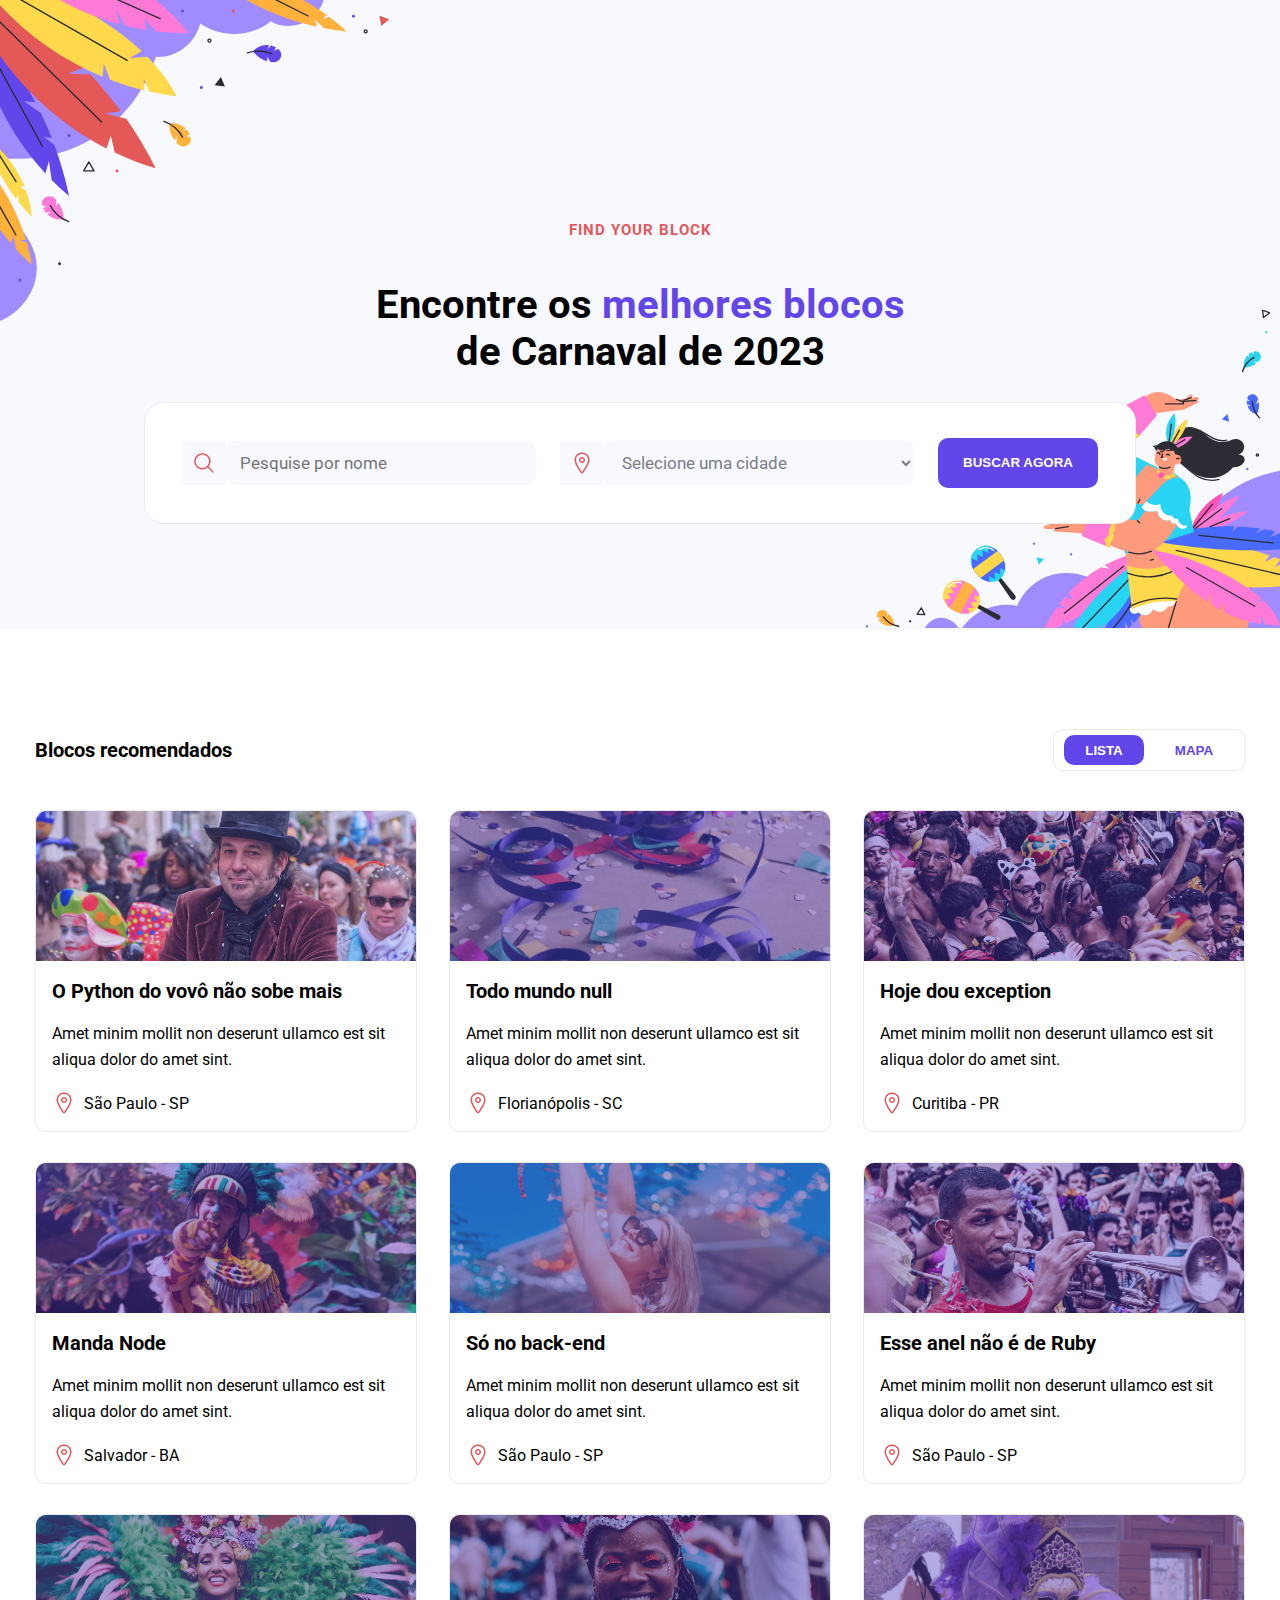
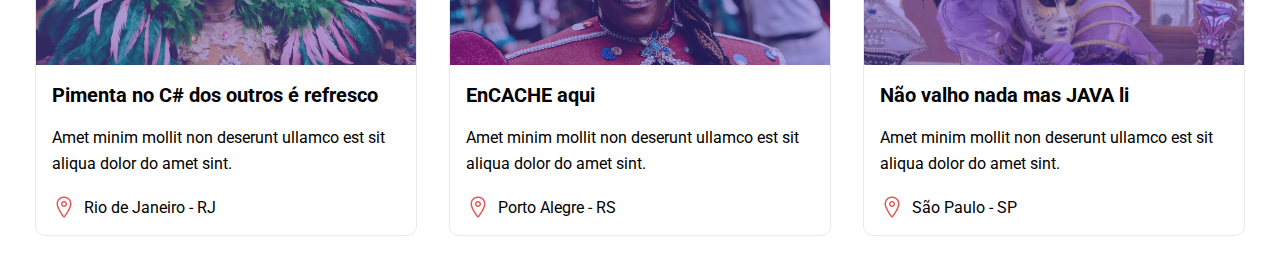
==== 7-find-your-block/index.html @ 6c7dab37 "♻️ refactor: rename folders" ====
<!DOCTYPE html>
<html lang="pt-br">
<head>
    <link rel="preconnect" href="https://fonts.googleapis.com">
    <link rel="preconnect" href="https://fonts.gstatic.com" crossorigin>
    <meta charset="UTF-8">
    <meta name="viewport" content="width=device-width, initial-scale=1.0">
    <title>boraCodar - Challenge #01: Find Your Block</title>
    <link href="https://fonts.googleapis.com/css2?family=Roboto:wght@400;700&display=swap" rel="stylesheet">
    <link rel="stylesheet" href="style.css">
    <link rel="icon" type="image/x-icon" href="./assets/favicon.ico" />
</head>
<body>

<section>
    <div id="hero">
     <img id="image1"
        src="./assets/header1.svg"
     alt="plumas representando o carnaval">    
<h3>Find Your Block</h3> 
<h1>Encontre os <span>melhores blocos</span></br> de Carnaval de 2023</h1>

<div id="contentBusca">
<img id="headerIcons" src="./assets/search.png">
<input type="search" name="nome" id="searchField" placeholder="Pesquise por nome"></input>
<img id="headerIcons" src="./assets/location.png">
<select name="cidade" id="searchField">
    <option value="default">Selecione uma cidade</option>
    <option value="fortaleza">Fortaleza</option>
    <option value="recife">Recife</option>
</select>

<button id="buttonSearch">Buscar Agora</button>
</div>

<img id="image2"
    src="./assets/header2.svg"
    alt="mulher festiva dançando o carnaval">
</div>
</section>
 <main>
<div id="mainHeader">   
<h2>
    Blocos recomendados
</h2>
<div id="buttonSelect">
    <button id="buttonNavActive">Lista</button> <button id="buttonNavInactive">Mapa</button>
</div>
</div>

<div id="allCards">
    <div id="gridCards">
        <div id="cardImage1"></div>
        <div class="cardTitle">
            O Python do vovô não sobe mais
        </div>
        <div class="cardDescrip">
            Amet minim mollit non deserunt ullamco est sit <br>
            aliqua dolor do amet sint.
        </div>
        <div class="cardLocal">
        <img id="imageLocal" src="./assets/location.png"> São Paulo - SP
        </div>
    </div>

    <div id="gridCards">
        <div id="cardImages" style="background-image: url(./assets/image2.jpg)"></div>
        <div class="cardTitle">
            Todo mundo null
        </div>
        <div class="cardDescrip">
            Amet minim mollit non deserunt ullamco est sit <br>
            aliqua dolor do amet sint.
        </div>
        <div class="cardLocal">
            <img id="imageLocal" src="./assets/location.png"> Florianópolis - SC
        </div>
    </div>

    <div id="gridCards">
        <div id="cardImages" style="background-image: url(./assets/image3.jpg)"></div>
        <div class="cardTitle">
            Hoje dou exception
        </div>
        <div class="cardDescrip">
            Amet minim mollit non deserunt ullamco est sit <br>
            aliqua dolor do amet sint.
        </div>
        <div class="cardLocal">
            <img id="imageLocal" src="./assets/location.png"> Curitiba - PR
        </div>
    </div>

    <div id="gridCards">
        <div id="cardImages" style="background-image: url(./assets/image4.jpg)"></div>
        <div class="cardTitle">
            Manda Node
        </div>
        <div class="cardDescrip">
            Amet minim mollit non deserunt ullamco est sit <br>
            aliqua dolor do amet sint.
        </div>
        <div class="cardLocal">
            <img id="imageLocal" src="./assets/location.png"> Salvador - BA
        </div>
    </div>

    <div id="gridCards">
        <div id="cardImages" style="background-image: url(./assets/image5.jpg)"></div>
        <div class="cardTitle">
            Só no back-end
        </div>
        <div class="cardDescrip">
            Amet minim mollit non deserunt ullamco est sit <br>
            aliqua dolor do amet sint.
        </div>
        <div class="cardLocal">
            <img id="imageLocal" src="./assets/location.png"> São Paulo - SP
        </div>
    </div>

    <div id="gridCards">
        <div id="cardImages" style="background-image: url(./assets/image6.jpg)"></div>
        <div class="cardTitle">
            Esse anel não é de Ruby
        </div>
        <div class="cardDescrip">
            Amet minim mollit non deserunt ullamco est sit <br>
            aliqua dolor do amet sint.
        </div>
        <div class="cardLocal">
            <img id="imageLocal" src="./assets/location.png"> São Paulo - SP
        </div>
    </div>

    <div id="gridCards">
        <div id="cardImages" style="background-image: url(./assets/image7.jpg)"></div>
        <div class="cardTitle">
            Pimenta no C# dos outros é refresco
        </div>
        <div class="cardDescrip">
            Amet minim mollit non deserunt ullamco est sit <br>
            aliqua dolor do amet sint.
        </div>
        <div class="cardLocal">
            <img id="imageLocal" src="./assets/location.png"> Rio de Janeiro - RJ
        </div>
    </div>

    <div id="gridCards">
        <div id="cardImages" style="background-image: url(./assets/image8.jpg)"></div>
        <div class="cardTitle">
            EnCACHE aqui
        </div>
        <div class="cardDescrip">
            Amet minim mollit non deserunt ullamco est sit <br>
            aliqua dolor do amet sint.
        </div>
        <div class="cardLocal">
            <img id="imageLocal" src="./assets/location.png"> Porto Alegre - RS
        </div>
    </div>

    <div id="gridCards">
        <div id="cardImages" style="background-image: url(./assets/image9.jpg)"></div>
        <div class="cardTitle">
            Não valho nada mas JAVA li 
        </div>
        <div class="cardDescrip">
            Amet minim mollit non deserunt ullamco est sit <br>
            aliqua dolor do amet sint.
        </div>
        <div class="cardLocal">
            <img id="imageLocal" src="./assets/location.png"> São Paulo - SP
        </div>
    </div>
</div>

 </main>   

</body>
</html>
---- 7-find-your-block/style.css ----
:root {
  font-size: 62.5%;
  box-sizing: border-box;
}

body {
  font-family: "Roboto", sans-serif;
  margin: 0;
  padding: 0;
}

section {
  width: 100%;
  background: #f8f8ff;
  display: flex;
  align-items: center;
  justify-content: center;
}

#hero {
  width: 100%;
  height: 53rem;
  padding-top: 10rem;
  display: flex;
  align-items: center;
  justify-content: center;
  flex-direction: column;
  z-index: 1;
}

#image1 {
  position: absolute;
  left: 0;
  top: 0;
  z-index: -1;
}

#image2 {
  position: absolute;
  top: 31rem;
  right: 0;
  bottom: 0;
  z-index: -1;
}

#contentBusca {
  width: 99rem;
  height: 12rem;
  background: #ffffff;
  display: flex;
  align-items: center;
  justify-content: center;
  border: 1px solid #eaeaea;
  border-radius: 2rem;
}

#searchField {
  width: 31rem;
  font-family: "Roboto", sans-serif;
  font-size: 1.7rem;
  color: #7c7c8a;
  background: #f8f8ff;
  padding: 1.2rem .8rem 1.2rem 1.4rem;
  border-radius: 1rem;
  display: flex;
  align-items: center;
  justify-content: center;
  margin-right: 2.4rem;
  border: none;
}

#buttonSearch {
  width: 16rem;
  height: 5rem;
  color: #ffffff;
  background: #6246ea;
  border-radius: 1rem;
  text-transform: uppercase;
  font-weight: bold;
  border: none;
}

#buttonSearch:hover {
  cursor: pointer;
  background: #5039c0;
}

h1 {
  font-weight: bold;
  font-size: 4rem;
  text-align: center;
}

h1 span {
  color: #6246ea;
}

h2 {
  font-weight: bold;
  font-size: 2rem;
}

h3 {
  letter-spacing: 0.1rem;
  color: #e45858;
  font-size: 1.5rem;
  text-transform: uppercase;
  text-align: center;
}

main {
  width: 121rem;
  margin-top: 10rem;
  margin-left: auto;
  margin-right: auto;
}

#mainHeader {
  height: 4rem;
  display: flex;
  align-items: center;
  justify-content: space-between;
  padding-bottom: 4rem;
}

#buttonSelect {
  width: 19rem;
  height: 4rem;
  border: 1px solid #eaeaea;
  border-radius: 1rem;
  display: flex;
  align-items: center;
  justify-content: space-evenly;
}

#buttonNavActive {
  width: 8rem;
  height: 3rem;
  color: #ffffff;
  background: #6246ea;
  border-radius: 1rem;
  text-transform: uppercase;
  font-weight: bold;
  border: none;
}

#buttonNavActive:hover {
  cursor: pointer;
  background: #5039c0;
}

#buttonNavInactive {
  width: 8rem;
  height: 3rem;
  color: #6246ea;
  background: #ffffff;
  border-radius: 1rem;
  text-transform: uppercase;
  font-weight: bold;
  border: none;
}

#buttonNavInactive:hover {
  cursor: pointer;
  color: #ffffff;
  background: #6246ea;
}

#allCards {
  display: flex;
  justify-content: space-between;
  flex-direction: row;
  flex-wrap: wrap;
}

#gridCards {
  width: 38rem;
  height: 32rem;
  margin-bottom: 3rem;
  border: 1px solid #eaeaea;
  border-radius: 1rem;
  display: flex;
  align-content: space-between;
  justify-content: flex-start;
  flex-wrap: wrap;
}

#cardImage1 {
  height: 15rem;
  width: 38rem;
  background: linear-gradient(
      0deg,
      rgba(98, 70, 234, 0.2),
      rgba(98, 70, 234, 0.2)
    ),
    url(./assets/image1.jpg);
  background-size: cover;
  border-radius: 1rem 1rem 0 0;
  background-position-y: center;
}

#cardImages {
  height: 15rem;
  width: 38rem;
  position: relative;
  background-size: cover;
  background-position: center;
  border-radius: 1rem 1rem 0 0;
}

#cardImages::after {
  content: "";
  width: 100%;
  height: 100%;
  position: absolute;
  top: 0;
  left: 0;
  right: 0;
  bottom: 0;
  z-index: 3;
  background-color: #5039c069;
  border-radius: 1rem 1rem 0 0;
}

.cardTitle {
  font-size: 2rem;
  font-weight: bold;
  margin-left: 1.6rem;
}

.cardDescrip {
  font-size: 1.6rem;
  line-height: 2.6rem;
  margin-left: 1.6rem;
}

.cardLocal {
  font-size: 1.6rem;
  margin-left: 1.6rem;
  margin-bottom: 1.6rem;
  display: flex;
  align-items: center;
}

#headerIcons {
  background: #f8f8ff;
  padding: 1rem;
}

#imageLocal {
  margin-right: .8rem;
}
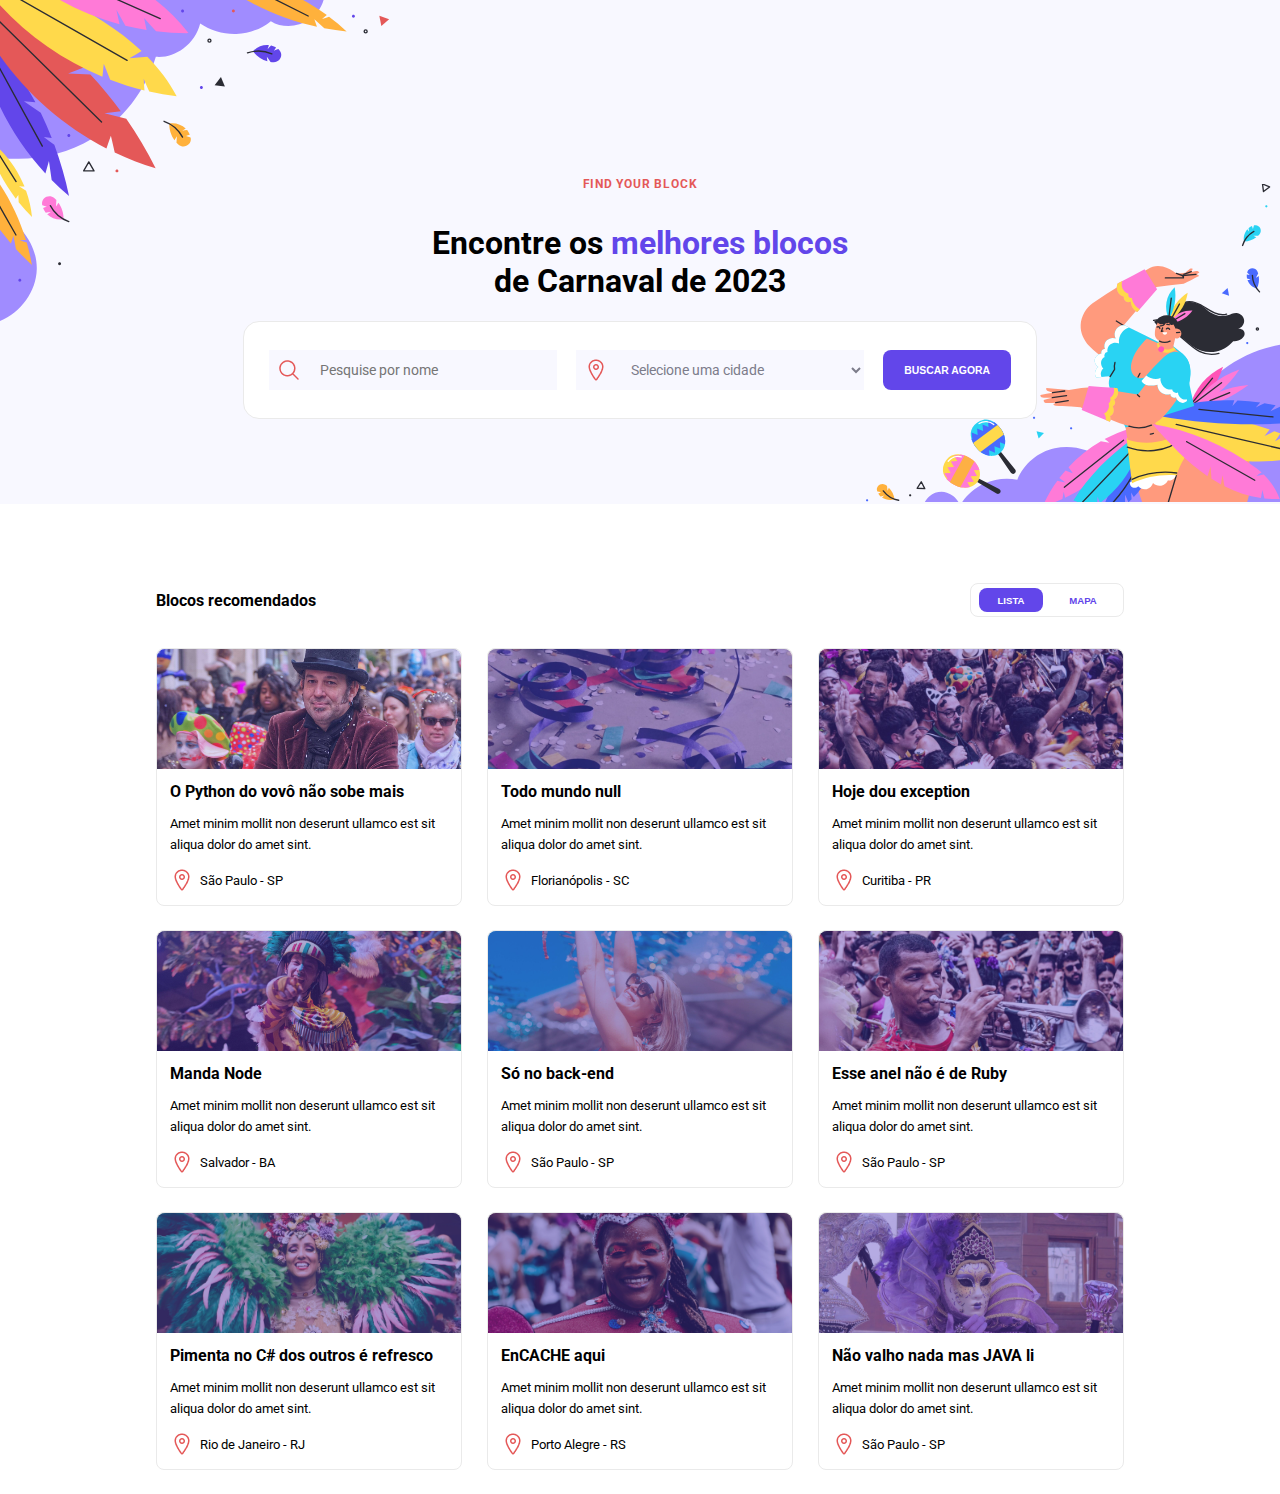
==== commit 58585ede: "🎁 feat: add responsive queries" ====
--- a/7-find-your-block/index.html
+++ b/7-find-your-block/index.html
@@ -21,15 +21,18 @@
 <h1>Encontre os <span>melhores blocos</span></br> de Carnaval de 2023</h1>
 
 <div id="contentBusca">
+<div class="searchContentName">
 <img id="headerIcons" src="./assets/search.png">
 <input type="search" name="nome" id="searchField" placeholder="Pesquise por nome"></input>
+</div>
+<div class="searchContentLocal">
 <img id="headerIcons" src="./assets/location.png">
 <select name="cidade" id="searchField">
     <option value="default">Selecione uma cidade</option>
     <option value="fortaleza">Fortaleza</option>
     <option value="recife">Recife</option>
 </select>
-
+</div>
 <button id="buttonSearch">Buscar Agora</button>
 </div>
 
@@ -49,129 +52,129 @@
 </div>
 
 <div id="allCards">
-    <div id="gridCards">
+    <div class="gridCards">
         <div id="cardImage1"></div>
         <div class="cardTitle">
             O Python do vovô não sobe mais
         </div>
         <div class="cardDescrip">
-            Amet minim mollit non deserunt ullamco est sit <br>
+            Amet minim mollit non deserunt ullamco est sit 
             aliqua dolor do amet sint.
         </div>
         <div class="cardLocal">
-        <img id="imageLocal" src="./assets/location.png"> São Paulo - SP
+        <img class="imageLocal" src="./assets/location.png"> São Paulo - SP
         </div>
     </div>
 
-    <div id="gridCards">
-        <div id="cardImages" style="background-image: url(./assets/image2.jpg)"></div>
+    <div class="gridCards">
+        <div class="cardImages" style="background-image: url(./assets/image2.jpg)"></div>
         <div class="cardTitle">
             Todo mundo null
         </div>
         <div class="cardDescrip">
-            Amet minim mollit non deserunt ullamco est sit <br>
+            Amet minim mollit non deserunt ullamco est sit 
             aliqua dolor do amet sint.
         </div>
         <div class="cardLocal">
-            <img id="imageLocal" src="./assets/location.png"> Florianópolis - SC
+            <img class="imageLocal" src="./assets/location.png"> Florianópolis - SC
         </div>
     </div>
 
-    <div id="gridCards">
-        <div id="cardImages" style="background-image: url(./assets/image3.jpg)"></div>
+    <div class="gridCards">
+        <div class="cardImages" style="background-image: url(./assets/image3.jpg)"></div>
         <div class="cardTitle">
             Hoje dou exception
         </div>
         <div class="cardDescrip">
-            Amet minim mollit non deserunt ullamco est sit <br>
+            Amet minim mollit non deserunt ullamco est sit 
             aliqua dolor do amet sint.
         </div>
         <div class="cardLocal">
-            <img id="imageLocal" src="./assets/location.png"> Curitiba - PR
+            <img class="imageLocal" src="./assets/location.png"> Curitiba - PR
         </div>
     </div>
 
-    <div id="gridCards">
-        <div id="cardImages" style="background-image: url(./assets/image4.jpg)"></div>
+    <div class="gridCards">
+        <div class="cardImages" style="background-image: url(./assets/image4.jpg)"></div>
         <div class="cardTitle">
             Manda Node
         </div>
         <div class="cardDescrip">
-            Amet minim mollit non deserunt ullamco est sit <br>
+            Amet minim mollit non deserunt ullamco est sit 
             aliqua dolor do amet sint.
         </div>
         <div class="cardLocal">
-            <img id="imageLocal" src="./assets/location.png"> Salvador - BA
+            <img class="imageLocal" src="./assets/location.png"> Salvador - BA
         </div>
     </div>
 
-    <div id="gridCards">
-        <div id="cardImages" style="background-image: url(./assets/image5.jpg)"></div>
+    <div class="gridCards">
+        <div class="cardImages" style="background-image: url(./assets/image5.jpg)"></div>
         <div class="cardTitle">
             Só no back-end
         </div>
         <div class="cardDescrip">
-            Amet minim mollit non deserunt ullamco est sit <br>
+            Amet minim mollit non deserunt ullamco est sit 
             aliqua dolor do amet sint.
         </div>
         <div class="cardLocal">
-            <img id="imageLocal" src="./assets/location.png"> São Paulo - SP
+            <img class="imageLocal" src="./assets/location.png"> São Paulo - SP
         </div>
     </div>
 
-    <div id="gridCards">
-        <div id="cardImages" style="background-image: url(./assets/image6.jpg)"></div>
+    <div class="gridCards">
+        <div class="cardImages" style="background-image: url(./assets/image6.jpg)"></div>
         <div class="cardTitle">
             Esse anel não é de Ruby
         </div>
         <div class="cardDescrip">
-            Amet minim mollit non deserunt ullamco est sit <br>
+            Amet minim mollit non deserunt ullamco est sit 
             aliqua dolor do amet sint.
         </div>
         <div class="cardLocal">
-            <img id="imageLocal" src="./assets/location.png"> São Paulo - SP
+            <img class="imageLocal" src="./assets/location.png"> São Paulo - SP
         </div>
     </div>
 
-    <div id="gridCards">
-        <div id="cardImages" style="background-image: url(./assets/image7.jpg)"></div>
+    <div class="gridCards">
+        <div class="cardImages" style="background-image: url(./assets/image7.jpg)"></div>
         <div class="cardTitle">
             Pimenta no C# dos outros é refresco
         </div>
         <div class="cardDescrip">
-            Amet minim mollit non deserunt ullamco est sit <br>
+            Amet minim mollit non deserunt ullamco est sit 
             aliqua dolor do amet sint.
         </div>
         <div class="cardLocal">
-            <img id="imageLocal" src="./assets/location.png"> Rio de Janeiro - RJ
+            <img class="imageLocal" src="./assets/location.png"> Rio de Janeiro - RJ
         </div>
     </div>
 
-    <div id="gridCards">
-        <div id="cardImages" style="background-image: url(./assets/image8.jpg)"></div>
+    <div class="gridCards">
+        <div class="cardImages" style="background-image: url(./assets/image8.jpg)"></div>
         <div class="cardTitle">
             EnCACHE aqui
         </div>
         <div class="cardDescrip">
-            Amet minim mollit non deserunt ullamco est sit <br>
+            Amet minim mollit non deserunt ullamco est sit 
             aliqua dolor do amet sint.
         </div>
         <div class="cardLocal">
-            <img id="imageLocal" src="./assets/location.png"> Porto Alegre - RS
+            <img class="imageLocal" src="./assets/location.png"> Porto Alegre - RS
         </div>
     </div>
 
-    <div id="gridCards">
-        <div id="cardImages" style="background-image: url(./assets/image9.jpg)"></div>
+    <div class="gridCards">
+        <div class="cardImages" style="background-image: url(./assets/image9.jpg)"></div>
         <div class="cardTitle">
             Não valho nada mas JAVA li 
         </div>
         <div class="cardDescrip">
-            Amet minim mollit non deserunt ullamco est sit <br>
+            Amet minim mollit non deserunt ullamco est sit 
             aliqua dolor do amet sint.
         </div>
         <div class="cardLocal">
-            <img id="imageLocal" src="./assets/location.png"> São Paulo - SP
+            <img class="imageLocal" src="./assets/location.png"> São Paulo - SP
         </div>
     </div>
 </div>
--- a/7-find-your-block/style.css
+++ b/7-find-your-block/style.css
@@ -60,13 +60,17 @@
   font-size: 1.7rem;
   color: #7c7c8a;
   background: #f8f8ff;
-  padding: 1.2rem .8rem 1.2rem 1.4rem;
-  border-radius: 1rem;
+  padding: 1.2rem 0.8rem 1.2rem 1.4rem;
   display: flex;
   align-items: center;
   justify-content: center;
   margin-right: 2.4rem;
   border: none;
+}
+
+.searchContentName,
+.searchContentLocal {
+  display: flex;
 }
 
 #buttonSearch {
@@ -75,6 +79,7 @@
   color: #ffffff;
   background: #6246ea;
   border-radius: 1rem;
+  font-size: 1.3rem;
   text-transform: uppercase;
   font-weight: bold;
   border: none;
@@ -93,6 +98,7 @@
 
 h1 span {
   color: #6246ea;
+  font-size: 4rem;
 }
 
 h2 {
@@ -128,6 +134,7 @@
   height: 4rem;
   border: 1px solid #eaeaea;
   border-radius: 1rem;
+  font-size: 2rem;
   display: flex;
   align-items: center;
   justify-content: space-evenly;
@@ -139,6 +146,7 @@
   color: #ffffff;
   background: #6246ea;
   border-radius: 1rem;
+  font-size: 1.2rem;
   text-transform: uppercase;
   font-weight: bold;
   border: none;
@@ -155,6 +163,7 @@
   color: #6246ea;
   background: #ffffff;
   border-radius: 1rem;
+  font-size: 1.2rem;
   text-transform: uppercase;
   font-weight: bold;
   border: none;
@@ -167,13 +176,14 @@
 }
 
 #allCards {
+  width: 121rem;
   display: flex;
   justify-content: space-between;
   flex-direction: row;
   flex-wrap: wrap;
 }
 
-#gridCards {
+.gridCards {
   width: 38rem;
   height: 32rem;
   margin-bottom: 3rem;
@@ -199,7 +209,7 @@
   background-position-y: center;
 }
 
-#cardImages {
+.cardImages {
   height: 15rem;
   width: 38rem;
   position: relative;
@@ -208,7 +218,7 @@
   border-radius: 1rem 1rem 0 0;
 }
 
-#cardImages::after {
+.cardImages::after {
   content: "";
   width: 100%;
   height: 100%;
@@ -247,6 +257,133 @@
   padding: 1rem;
 }
 
-#imageLocal {
-  margin-right: .8rem;
-}
+.imageLocal {
+  margin-right: 0.8rem;
+}
+
+@media (max-width: 1290px) {
+  :root {
+    font-size: 50%;
+  }
+  #image2 {
+    top: 23rem;
+  }
+}
+
+@media (max-width: 1000px) {
+  :root {
+    font-size: 40%;
+  }
+  #image2 {
+    top: 13rem;
+  }
+}
+
+@media (max-width: 800px) {
+  :root {
+    font-size: 35%;
+  }
+  #image2 {
+    top: 6rem;
+  }
+}
+
+@media (max-width: 700px) {
+  :root {
+    font-size: 60%;
+  }
+  #hero {
+    padding-top: 2rem;
+  }
+
+  #image2 {
+    top: 26rem;
+  }
+  #contentBusca {
+    width: 59rem;
+    height: 25rem;
+    flex-direction: column;
+    justify-content: space-around;
+  }
+  #searchField {
+    width: 45rem;
+  }
+  main,
+  #allCards {
+    width: 95vw;
+  }
+  .gridCards {
+    width: 31rem;
+  }
+}
+
+@media (max-width: 640px) {
+  :root {
+    font-size: 50%;
+  }
+
+  #image2 {
+    top: 15rem;
+  }
+}
+
+@media (max-width: 530px) {
+  :root {
+    font-size: 50%;
+  }
+  #image2 {
+    top: 15rem;
+  }
+  .gridCards {
+    width: 38rem;
+  }
+  #allCards {
+    justify-content: center;
+  }
+}
+
+@media (max-width: 485px) {
+  :root {
+    font-size: 40%;
+  }
+  #image2 {
+    top: 5rem;
+    opacity: .6;
+  }
+  #image1 {
+    opacity: .6;
+  }
+  .gridCards {
+    width: 30rem;
+  }
+  .gridCards {
+    height: 35rem;
+  }
+  #allCards {
+    gap:1rem;
+  }
+}
+
+@media (max-width: 415px) {
+  :root {
+    font-size: 35%;
+  }
+  #image2 {
+    top: -2rem;
+  }
+  #image1 {
+    top: -4rem;
+  }
+}
+
+@media (max-width: 355px) {
+  :root {
+    font-size: 30%;
+  }
+  #image2 {
+    top: -12rem;
+  }
+  #image1 {
+    display: none;
+  }
+}